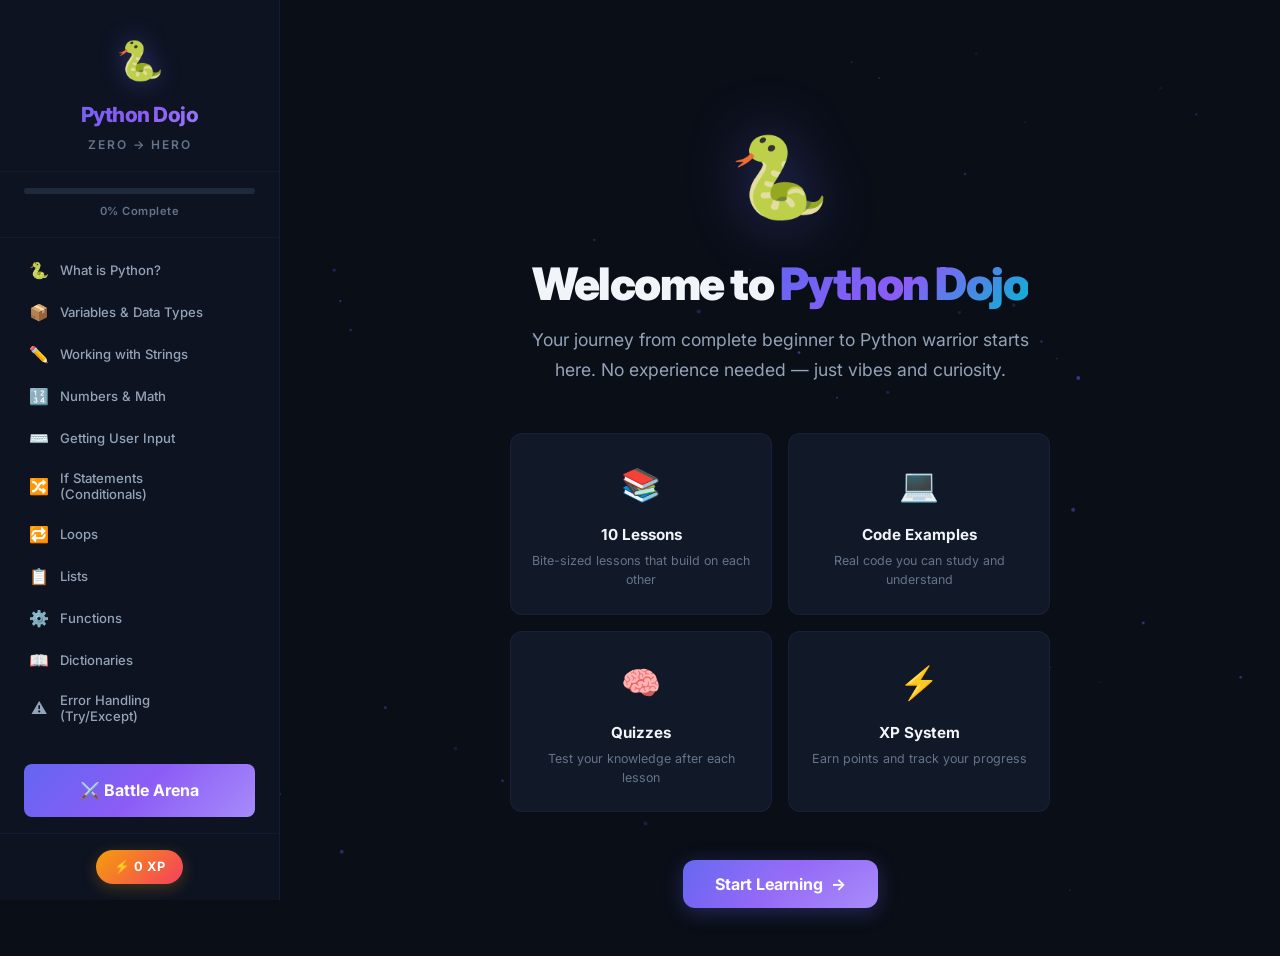
==== index.html @ 97d63fed "Add files via upload" ====
<!DOCTYPE html>
<html lang="en">
<head>
  <meta charset="UTF-8" />
  <meta name="viewport" content="width=device-width, initial-scale=1.0" />
  <title>Python Dojo 🐍 — Learn Python from Scratch</title>
  <meta name="description" content="An interactive, beginner-friendly Python tutorial. Learn Python step by step with code examples and quizzes." />
  <link href="https://fonts.googleapis.com/css2?family=Inter:wght@400;500;600;700;800;900&family=JetBrains+Mono:wght@400;500;600;700&display=swap" rel="stylesheet" />
  <link rel="stylesheet" href="style.css" />
</head>
<body>
  <!-- Particle canvas background -->
  <canvas id="particles"></canvas>

  <!-- Sidebar Navigation -->
  <nav id="sidebar">
    <div class="sidebar-header">
      <span class="logo">🐍</span>
      <h1>Python Dojo</h1>
      <p class="tagline">Zero → Hero</p>
    </div>
    <div class="progress-bar-container">
      <div class="progress-bar" id="globalProgress">
        <div class="progress-fill" style="width: 0%"></div>
      </div>
      <span class="progress-text" id="progressText">0% Complete</span>
    </div>
    <ul id="lessonNav"></ul>
    <div style="margin: 1rem 1.5rem; text-align: center;">
      <a href="battle.html" class="btn-primary" style="display: block; text-decoration: none; padding: 0.8rem; border-radius: 8px;">
        ⚔️ Battle Arena
      </a>
    </div>
    <div class="sidebar-footer">
      <div class="xp-badge" id="xpBadge">⚡ 0 XP</div>
    </div>
  </nav>

  <!-- Main Content -->
  <main id="mainContent">
    <!-- Landing / Welcome Screen -->
    <section id="welcomeScreen" class="screen active">
      <div class="welcome-container">
        <div class="welcome-icon">🐍</div>
        <h1 class="welcome-title">Welcome to <span class="gradient-text">Python Dojo</span></h1>
        <p class="welcome-subtitle">Your journey from complete beginner to Python warrior starts here. No experience needed — just vibes and curiosity.</p>
        <div class="feature-cards">
          <div class="feature-card">
            <span class="feature-icon">📚</span>
            <h3>10 Lessons</h3>
            <p>Bite-sized lessons that build on each other</p>
          </div>
          <div class="feature-card">
            <span class="feature-icon">💻</span>
            <h3>Code Examples</h3>
            <p>Real code you can study and understand</p>
          </div>
          <div class="feature-card">
            <span class="feature-icon">🧠</span>
            <h3>Quizzes</h3>
            <p>Test your knowledge after each lesson</p>
          </div>
          <div class="feature-card">
            <span class="feature-icon">⚡</span>
            <h3>XP System</h3>
            <p>Earn points and track your progress</p>
          </div>
        </div>
        <button class="btn-primary btn-glow" onclick="startLearning()">
          Start Learning
          <span class="btn-arrow">→</span>
        </button>
      </div>
    </section>

    <!-- Lesson Screen -->
    <section id="lessonScreen" class="screen">
      <div class="lesson-container">
        <div class="lesson-header">
          <span class="lesson-badge" id="lessonBadge">Lesson 1</span>
          <h2 class="lesson-title" id="lessonTitle"></h2>
          <p class="lesson-desc" id="lessonDesc"></p>
        </div>

        <div class="lesson-body" id="lessonBody"></div>

        <div class="lesson-nav-buttons">
          <button class="btn-secondary" id="prevBtn" onclick="prevLesson()">← Previous</button>
          <button class="btn-primary" id="nextBtn" onclick="nextLesson()">
            Next Lesson →
          </button>
        </div>
      </div>
    </section>

    <!-- Quiz Screen -->
    <section id="quizScreen" class="screen">
      <div class="quiz-container">
        <div class="quiz-header">
          <span class="quiz-icon">🧠</span>
          <h2 class="quiz-title" id="quizTitle">Quiz Time!</h2>
          <p class="quiz-subtitle" id="quizSubtitle"></p>
        </div>
        <div id="quizBody"></div>
        <div class="quiz-actions">
          <button class="btn-primary btn-glow" id="submitQuiz" onclick="submitQuiz()">Submit Answers</button>
        </div>
        <div id="quizResults" class="quiz-results hidden"></div>
        <div class="quiz-nav hidden" id="quizNav">
          <button class="btn-primary" onclick="continueAfterQuiz()">Continue →</button>
        </div>
      </div>
    </section>

    <!-- Completion Screen -->
    <section id="completionScreen" class="screen">
      <div class="completion-container">
        <div class="completion-icon">🏆</div>
        <h1 class="welcome-title">You Did It, <span class="gradient-text">Champion!</span></h1>
        <p class="welcome-subtitle">You've completed all 10 lessons of the Python Dojo. You now know the fundamentals of Python programming!</p>
        <div class="completion-stats" id="completionStats"></div>
        <div class="completion-next">
          <h3>What's Next?</h3>
          <ul>
            <li>🔨 Build small projects (calculator, to-do list, guessing game)</li>
            <li>📖 Explore libraries like <code>requests</code>, <code>flask</code>, <code>pygame</code></li>
            <li>🌐 Try coding challenges on <strong>LeetCode</strong> or <strong>HackerRank</strong></li>
            <li>🤖 Get into automation, web scraping, or AI/ML</li>
          </ul>
        </div>
        <button class="btn-secondary" onclick="restartCourse()">🔄 Restart Course</button>
      </div>
    </section>
  </main>

  <script src="lessons.js"></script>
  <script src="app.js"></script>
</body>
</html>
---- style.css ----
/* =========================================
   Python Dojo — Global Styles
   ========================================= */

:root {
  /* Core palette */
  --bg-dark: #0a0e17;
  --bg-card: #111827;
  --bg-card-hover: #1a2332;
  --bg-sidebar: #0d1321;
  --surface: #1e293b;
  --surface-hover: #273548;

  /* Accent colors */
  --accent-primary: #6366f1;
  --accent-secondary: #8b5cf6;
  --accent-green: #10b981;
  --accent-amber: #f59e0b;
  --accent-rose: #f43f5e;
  --accent-cyan: #06b6d4;

  /* Gradient */
  --gradient-primary: linear-gradient(135deg, #6366f1, #8b5cf6, #a78bfa);
  --gradient-glow: linear-gradient(135deg, #6366f1 0%, #8b5cf6 50%, #06b6d4 100%);
  --gradient-warm: linear-gradient(135deg, #f59e0b, #f43f5e);

  /* Text */
  --text-primary: #f1f5f9;
  --text-secondary: #94a3b8;
  --text-muted: #64748b;

  /* Code */
  --code-bg: #0f172a;
  --code-border: #1e293b;
  --code-keyword: #c084fc;
  --code-string: #34d399;
  --code-number: #fbbf24;
  --code-comment: #64748b;
  --code-function: #60a5fa;
  --code-builtin: #f472b6;

  /* Sizing */
  --sidebar-width: 280px;
  --radius-sm: 8px;
  --radius-md: 12px;
  --radius-lg: 16px;
  --radius-xl: 24px;
}

/* =========================================
   Reset & Base
   ========================================= */

*, *::before, *::after {
  box-sizing: border-box;
  margin: 0;
  padding: 0;
}

html {
  scroll-behavior: smooth;
}

body {
  font-family: 'Inter', -apple-system, BlinkMacSystemFont, sans-serif;
  background: var(--bg-dark);
  color: var(--text-primary);
  min-height: 100vh;
  overflow-x: hidden;
  line-height: 1.7;
}

/* =========================================
   Particle Canvas
   ========================================= */

#particles {
  position: fixed;
  top: 0;
  left: 0;
  width: 100%;
  height: 100%;
  z-index: 0;
  pointer-events: none;
}

/* =========================================
   Scrollbar
   ========================================= */

::-webkit-scrollbar {
  width: 6px;
}

::-webkit-scrollbar-track {
  background: var(--bg-dark);
}

::-webkit-scrollbar-thumb {
  background: var(--surface);
  border-radius: 3px;
}

::-webkit-scrollbar-thumb:hover {
  background: var(--surface-hover);
}

/* =========================================
   Sidebar
   ========================================= */

#sidebar {
  position: fixed;
  top: 0;
  left: 0;
  width: var(--sidebar-width);
  height: 100vh;
  background: var(--bg-sidebar);
  border-right: 1px solid rgba(99, 102, 241, 0.1);
  display: flex;
  flex-direction: column;
  z-index: 100;
  overflow-y: auto;
  transition: transform 0.3s ease;
}

.sidebar-header {
  padding: 28px 24px 16px;
  text-align: center;
  border-bottom: 1px solid rgba(99, 102, 241, 0.08);
}

.sidebar-header .logo {
  font-size: 2.4rem;
  display: block;
  margin-bottom: 4px;
  filter: drop-shadow(0 0 12px rgba(99, 102, 241, 0.4));
}

.sidebar-header h1 {
  font-size: 1.3rem;
  font-weight: 800;
  background: var(--gradient-primary);
  -webkit-background-clip: text;
  -webkit-text-fill-color: transparent;
  background-clip: text;
  letter-spacing: -0.5px;
}

.sidebar-header .tagline {
  font-size: 0.75rem;
  color: var(--text-muted);
  margin-top: 2px;
  text-transform: uppercase;
  letter-spacing: 2px;
  font-weight: 600;
}

/* Progress */
.progress-bar-container {
  padding: 16px 24px;
  border-bottom: 1px solid rgba(99, 102, 241, 0.08);
}

.progress-bar {
  height: 6px;
  background: var(--surface);
  border-radius: 3px;
  overflow: hidden;
}

.progress-fill {
  height: 100%;
  background: var(--gradient-glow);
  border-radius: 3px;
  transition: width 0.6s cubic-bezier(0.22, 1, 0.36, 1);
  position: relative;
}

.progress-fill::after {
  content: '';
  position: absolute;
  top: 0;
  left: 0;
  right: 0;
  bottom: 0;
  background: linear-gradient(90deg, transparent, rgba(255,255,255,0.2), transparent);
  animation: shimmer 2s infinite;
}

@keyframes shimmer {
  0% { transform: translateX(-100%); }
  100% { transform: translateX(100%); }
}

.progress-text {
  display: block;
  font-size: 0.7rem;
  color: var(--text-muted);
  margin-top: 8px;
  text-align: center;
  font-weight: 600;
  letter-spacing: 0.5px;
}

/* Nav items */
#lessonNav {
  list-style: none;
  padding: 12px 12px;
  flex: 1;
  overflow-y: auto;
}

#lessonNav li {
  margin-bottom: 2px;
}

#lessonNav li button {
  width: 100%;
  text-align: left;
  background: transparent;
  border: none;
  color: var(--text-secondary);
  padding: 10px 16px;
  border-radius: var(--radius-sm);
  cursor: pointer;
  font-size: 0.82rem;
  font-family: 'Inter', sans-serif;
  font-weight: 500;
  transition: all 0.2s ease;
  display: flex;
  align-items: center;
  gap: 10px;
  position: relative;
}

#lessonNav li button:hover {
  background: rgba(99, 102, 241, 0.08);
  color: var(--text-primary);
}

#lessonNav li button.active {
  background: rgba(99, 102, 241, 0.15);
  color: var(--accent-primary);
  font-weight: 600;
}

#lessonNav li button.active::before {
  content: '';
  position: absolute;
  left: 0;
  top: 50%;
  transform: translateY(-50%);
  width: 3px;
  height: 60%;
  background: var(--accent-primary);
  border-radius: 0 3px 3px 0;
}

#lessonNav li button .nav-icon {
  font-size: 1rem;
  min-width: 22px;
  text-align: center;
}

#lessonNav li button .nav-check {
  margin-left: auto;
  font-size: 0.8rem;
  opacity: 0;
  transition: opacity 0.3s;
}

#lessonNav li button.completed .nav-check {
  opacity: 1;
}

#lessonNav li button.completed {
  color: var(--accent-green);
}

/* Sidebar footer */
.sidebar-footer {
  padding: 16px 24px;
  border-top: 1px solid rgba(99, 102, 241, 0.08);
  text-align: center;
}

.xp-badge {
  display: inline-block;
  background: var(--gradient-warm);
  color: white;
  padding: 6px 18px;
  border-radius: 50px;
  font-size: 0.8rem;
  font-weight: 700;
  letter-spacing: 0.5px;
  box-shadow: 0 4px 15px rgba(245, 158, 11, 0.25);
  transition: transform 0.3s ease, box-shadow 0.3s ease;
}

.xp-badge:hover {
  transform: scale(1.05);
  box-shadow: 0 6px 20px rgba(245, 158, 11, 0.35);
}

/* =========================================
   Main Content Area
   ========================================= */

#mainContent {
  margin-left: var(--sidebar-width);
  min-height: 100vh;
  position: relative;
  z-index: 1;
}

.screen {
  display: none;
  padding: 48px 56px;
  max-width: 860px;
  margin: 0 auto;
  animation: fadeInUp 0.5s ease;
}

.screen.active {
  display: block;
}

@keyframes fadeInUp {
  from {
    opacity: 0;
    transform: translateY(20px);
  }
  to {
    opacity: 1;
    transform: translateY(0);
  }
}

/* =========================================
   Welcome Screen
   ========================================= */

.welcome-container {
  text-align: center;
  padding-top: 60px;
}

.welcome-icon {
  font-size: 5rem;
  margin-bottom: 16px;
  filter: drop-shadow(0 0 30px rgba(99, 102, 241, 0.4));
  animation: float 3s ease-in-out infinite;
}

@keyframes float {
  0%, 100% { transform: translateY(0); }
  50% { transform: translateY(-12px); }
}

.welcome-title {
  font-size: 2.8rem;
  font-weight: 900;
  letter-spacing: -1.5px;
  line-height: 1.1;
  margin-bottom: 16px;
}

.gradient-text {
  background: var(--gradient-glow);
  -webkit-background-clip: text;
  -webkit-text-fill-color: transparent;
  background-clip: text;
}

.welcome-subtitle {
  font-size: 1.1rem;
  color: var(--text-secondary);
  max-width: 520px;
  margin: 0 auto 48px;
  line-height: 1.7;
}

/* Feature cards */
.feature-cards {
  display: grid;
  grid-template-columns: repeat(2, 1fr);
  gap: 16px;
  margin-bottom: 48px;
  max-width: 540px;
  margin-left: auto;
  margin-right: auto;
  margin-bottom: 48px;
}

.feature-card {
  background: var(--bg-card);
  border: 1px solid rgba(99, 102, 241, 0.1);
  border-radius: var(--radius-md);
  padding: 24px 20px;
  text-align: center;
  transition: all 0.3s ease;
  cursor: default;
}

.feature-card:hover {
  border-color: rgba(99, 102, 241, 0.3);
  transform: translateY(-4px);
  box-shadow: 0 12px 40px rgba(99, 102, 241, 0.1);
}

.feature-icon {
  font-size: 2rem;
  display: block;
  margin-bottom: 10px;
}

.feature-card h3 {
  font-size: 0.95rem;
  font-weight: 700;
  margin-bottom: 4px;
}

.feature-card p {
  font-size: 0.78rem;
  color: var(--text-muted);
  line-height: 1.5;
}

/* =========================================
   Buttons
   ========================================= */

.btn-primary {
  background: var(--gradient-primary);
  color: white;
  border: none;
  padding: 14px 32px;
  border-radius: var(--radius-md);
  font-size: 1rem;
  font-weight: 700;
  font-family: 'Inter', sans-serif;
  cursor: pointer;
  transition: all 0.3s ease;
  display: inline-flex;
  align-items: center;
  gap: 8px;
  position: relative;
  overflow: hidden;
}

.btn-primary:hover {
  transform: translateY(-2px);
  box-shadow: 0 8px 30px rgba(99, 102, 241, 0.35);
}

.btn-primary:active {
  transform: translateY(0);
}

.btn-glow {
  box-shadow: 0 4px 20px rgba(99, 102, 241, 0.3);
}

.btn-glow::before {
  content: '';
  position: absolute;
  top: -50%;
  left: -50%;
  width: 200%;
  height: 200%;
  background: radial-gradient(circle, rgba(255,255,255,0.1) 0%, transparent 60%);
  animation: btnGlow 3s ease-in-out infinite;
}

@keyframes btnGlow {
  0%, 100% { transform: scale(0.8); opacity: 0; }
  50% { transform: scale(1); opacity: 1; }
}

.btn-arrow {
  transition: transform 0.3s ease;
}

.btn-primary:hover .btn-arrow {
  transform: translateX(4px);
}

.btn-secondary {
  background: var(--surface);
  color: var(--text-primary);
  border: 1px solid rgba(99, 102, 241, 0.15);
  padding: 12px 28px;
  border-radius: var(--radius-md);
  font-size: 0.95rem;
  font-weight: 600;
  font-family: 'Inter', sans-serif;
  cursor: pointer;
  transition: all 0.3s ease;
}

.btn-secondary:hover {
  background: var(--surface-hover);
  border-color: rgba(99, 102, 241, 0.3);
  transform: translateY(-1px);
}

/* =========================================
   Lesson Screen
   ========================================= */

.lesson-container {
  padding-top: 20px;
}

.lesson-header {
  margin-bottom: 36px;
}

.lesson-badge {
  display: inline-block;
  background: rgba(99, 102, 241, 0.15);
  color: var(--accent-primary);
  padding: 4px 14px;
  border-radius: 50px;
  font-size: 0.75rem;
  font-weight: 700;
  text-transform: uppercase;
  letter-spacing: 1px;
  margin-bottom: 12px;
}

.lesson-title {
  font-size: 2rem;
  font-weight: 800;
  letter-spacing: -0.8px;
  margin-bottom: 8px;
  line-height: 1.2;
}

.lesson-desc {
  color: var(--text-secondary);
  font-size: 1rem;
  line-height: 1.6;
}

/* Lesson Body Content */
.lesson-body {
  margin-bottom: 48px;
}

.lesson-body h3 {
  font-size: 1.25rem;
  font-weight: 700;
  margin-top: 36px;
  margin-bottom: 14px;
  color: var(--text-primary);
  display: flex;
  align-items: center;
  gap: 8px;
}

.lesson-body p {
  color: var(--text-secondary);
  font-size: 0.95rem;
  margin-bottom: 16px;
  line-height: 1.8;
}

.lesson-body ul, .lesson-body ol {
  color: var(--text-secondary);
  font-size: 0.95rem;
  margin-bottom: 16px;
  padding-left: 24px;
  line-height: 1.8;
}

.lesson-body li {
  margin-bottom: 6px;
}

.lesson-body strong {
  color: var(--text-primary);
  font-weight: 600;
}

.lesson-body code {
  font-family: 'JetBrains Mono', monospace;
  background: rgba(99, 102, 241, 0.1);
  color: var(--accent-secondary);
  padding: 2px 8px;
  border-radius: 4px;
  font-size: 0.85em;
}

/* Code Blocks */
.code-block {
  background: var(--code-bg);
  border: 1px solid var(--code-border);
  border-radius: var(--radius-md);
  margin: 20px 0;
  overflow: hidden;
  position: relative;
  transition: border-color 0.3s ease;
}

.code-block:hover {
  border-color: rgba(99, 102, 241, 0.25);
}

.code-header {
  display: flex;
  align-items: center;
  justify-content: space-between;
  padding: 10px 16px;
  background: rgba(30, 41, 59, 0.5);
  border-bottom: 1px solid var(--code-border);
}

.code-dots {
  display: flex;
  gap: 6px;
}

.code-dots span {
  width: 10px;
  height: 10px;
  border-radius: 50%;
  display: block;
}

.code-dots span:nth-child(1) { background: #f43f5e; }
.code-dots span:nth-child(2) { background: #f59e0b; }
.code-dots span:nth-child(3) { background: #10b981; }

.code-label {
  font-size: 0.72rem;
  color: var(--text-muted);
  font-family: 'JetBrains Mono', monospace;
  font-weight: 500;
}

.code-body {
  padding: 20px;
  overflow-x: auto;
}

.code-body pre {
  font-family: 'JetBrains Mono', monospace;
  font-size: 0.85rem;
  line-height: 1.7;
  color: var(--text-primary);
  white-space: pre;
}

/* Syntax highlighting classes */
.kw { color: var(--code-keyword); font-weight: 600; }
.str { color: var(--code-string); }
.num { color: var(--code-number); }
.cmt { color: var(--code-comment); font-style: italic; }
.fn { color: var(--code-function); }
.bi { color: var(--code-builtin); }
.op { color: #94a3b8; }

/* Callout boxes */
.callout {
  border-radius: var(--radius-md);
  padding: 18px 22px;
  margin: 20px 0;
  display: flex;
  gap: 14px;
  align-items: flex-start;
}

.callout-icon {
  font-size: 1.3rem;
  min-width: 28px;
  text-align: center;
  margin-top: 1px;
}

.callout-body {
  font-size: 0.9rem;
  line-height: 1.7;
  color: var(--text-secondary);
}

.callout-body strong {
  color: var(--text-primary);
}

.callout.tip {
  background: rgba(16, 185, 129, 0.08);
  border: 1px solid rgba(16, 185, 129, 0.2);
}

.callout.info {
  background: rgba(6, 182, 212, 0.08);
  border: 1px solid rgba(6, 182, 212, 0.2);
}

.callout.warning {
  background: rgba(245, 158, 11, 0.08);
  border: 1px solid rgba(245, 158, 11, 0.2);
}

/* Output block */
.output-block {
  background: rgba(16, 185, 129, 0.06);
  border: 1px solid rgba(16, 185, 129, 0.15);
  border-radius: var(--radius-md);
  padding: 14px 20px;
  margin: 12px 0 20px;
}

.output-label {
  font-size: 0.7rem;
  color: var(--accent-green);
  text-transform: uppercase;
  letter-spacing: 1.5px;
  font-weight: 700;
  margin-bottom: 6px;
  font-family: 'JetBrains Mono', monospace;
}

.output-body {
  font-family: 'JetBrains Mono', monospace;
  font-size: 0.85rem;
  color: var(--accent-green);
  white-space: pre;
  line-height: 1.6;
}

/* Lesson nav buttons */
.lesson-nav-buttons {
  display: flex;
  justify-content: space-between;
  padding-top: 32px;
  border-top: 1px solid rgba(99, 102, 241, 0.08);
}

/* =========================================
   Quiz Screen
   ========================================= */

.quiz-container {
  padding-top: 20px;
  max-width: 700px;
  margin: 0 auto;
}

.quiz-header {
  text-align: center;
  margin-bottom: 40px;
}

.quiz-icon {
  font-size: 3rem;
  display: block;
  margin-bottom: 12px;
  animation: float 3s ease-in-out infinite;
}

.quiz-title {
  font-size: 1.8rem;
  font-weight: 800;
  margin-bottom: 8px;
}

.quiz-subtitle {
  color: var(--text-secondary);
  font-size: 0.95rem;
}

.quiz-question {
  background: var(--bg-card);
  border: 1px solid rgba(99, 102, 241, 0.1);
  border-radius: var(--radius-md);
  padding: 24px;
  margin-bottom: 20px;
  transition: border-color 0.3s ease;
}

.quiz-question:hover {
  border-color: rgba(99, 102, 241, 0.2);
}

.quiz-question h4 {
  font-size: 0.95rem;
  font-weight: 600;
  margin-bottom: 16px;
  line-height: 1.5;
  display: flex;
  gap: 8px;
}

.quiz-question h4 .q-num {
  color: var(--accent-primary);
  font-weight: 700;
}

.quiz-options {
  display: flex;
  flex-direction: column;
  gap: 8px;
}

.quiz-option {
  display: flex;
  align-items: center;
  gap: 12px;
  padding: 12px 16px;
  border-radius: var(--radius-sm);
  background: var(--surface);
  cursor: pointer;
  transition: all 0.2s ease;
  border: 2px solid transparent;
}

.quiz-option:hover {
  background: var(--surface-hover);
}

.quiz-option.selected {
  background: rgba(99, 102, 241, 0.12);
  border-color: var(--accent-primary);
}

.quiz-option.correct {
  background: rgba(16, 185, 129, 0.12);
  border-color: var(--accent-green);
}

.quiz-option.wrong {
  background: rgba(244, 63, 94, 0.12);
  border-color: var(--accent-rose);
}

.quiz-option input[type="radio"] {
  appearance: none;
  width: 18px;
  height: 18px;
  border: 2px solid var(--text-muted);
  border-radius: 50%;
  transition: all 0.2s ease;
  flex-shrink: 0;
  position: relative;
}

.quiz-option.selected input[type="radio"] {
  border-color: var(--accent-primary);
  background: var(--accent-primary);
}

.quiz-option.selected input[type="radio"]::after {
  content: '';
  position: absolute;
  top: 50%;
  left: 50%;
  transform: translate(-50%, -50%);
  width: 6px;
  height: 6px;
  background: white;
  border-radius: 50%;
}

.quiz-option label {
  font-size: 0.88rem;
  color: var(--text-secondary);
  cursor: pointer;
  flex: 1;
  font-family: 'JetBrains Mono', monospace;
  line-height: 1.5;
}

.quiz-actions {
  text-align: center;
  margin-top: 32px;
}

.quiz-results {
  text-align: center;
  margin-top: 32px;
  padding: 32px;
  background: var(--bg-card);
  border-radius: var(--radius-lg);
  border: 1px solid rgba(99, 102, 241, 0.15);
}

.quiz-results h3 {
  font-size: 1.5rem;
  margin-bottom: 8px;
  font-weight: 800;
}

.quiz-results p {
  color: var(--text-secondary);
  font-size: 0.95rem;
}

.quiz-results .score-big {
  font-size: 3rem;
  font-weight: 900;
  background: var(--gradient-glow);
  -webkit-background-clip: text;
  -webkit-text-fill-color: transparent;
  background-clip: text;
  margin: 16px 0;
}

.quiz-nav {
  text-align: center;
  margin-top: 24px;
}

.hidden {
  display: none !important;
}

/* XP Popup */
.xp-popup {
  position: fixed;
  top: 50%;
  left: 50%;
  transform: translate(-50%, -50%) scale(0.8);
  background: var(--bg-card);
  border: 2px solid rgba(245, 158, 11, 0.3);
  border-radius: var(--radius-xl);
  padding: 48px 64px;
  text-align: center;
  z-index: 1000;
  opacity: 0;
  pointer-events: none;
  transition: all 0.4s cubic-bezier(0.22, 1, 0.36, 1);
  box-shadow: 0 25px 80px rgba(0,0,0,0.5);
}

.xp-popup.show {
  opacity: 1;
  transform: translate(-50%, -50%) scale(1);
  pointer-events: auto;
}

.xp-popup .xp-amount {
  font-size: 3.5rem;
  font-weight: 900;
  background: var(--gradient-warm);
  -webkit-background-clip: text;
  -webkit-text-fill-color: transparent;
  background-clip: text;
}

.xp-popup .xp-label {
  font-size: 0.85rem;
  color: var(--text-muted);
  margin-top: 4px;
  letter-spacing: 2px;
  text-transform: uppercase;
  font-weight: 600;
}

/* Overlay */
.overlay {
  position: fixed;
  top: 0;
  left: 0;
  width: 100%;
  height: 100%;
  background: rgba(0, 0, 0, 0.6);
  z-index: 999;
  opacity: 0;
  pointer-events: none;
  transition: opacity 0.3s ease;
  backdrop-filter: blur(4px);
}

.overlay.show {
  opacity: 1;
  pointer-events: auto;
}

/* =========================================
   Completion Screen
   ========================================= */

.completion-container {
  text-align: center;
  padding-top: 60px;
}

.completion-icon {
  font-size: 5rem;
  margin-bottom: 16px;
  animation: float 3s ease-in-out infinite;
  filter: drop-shadow(0 0 30px rgba(245, 158, 11, 0.4));
}

.completion-stats {
  display: flex;
  justify-content: center;
  gap: 32px;
  margin: 40px 0;
  flex-wrap: wrap;
}

.stat-card {
  background: var(--bg-card);
  border: 1px solid rgba(99, 102, 241, 0.1);
  border-radius: var(--radius-md);
  padding: 24px 32px;
  text-align: center;
  min-width: 140px;
}

.stat-card .stat-value {
  font-size: 2rem;
  font-weight: 900;
  background: var(--gradient-glow);
  -webkit-background-clip: text;
  -webkit-text-fill-color: transparent;
  background-clip: text;
}

.stat-card .stat-label {
  font-size: 0.75rem;
  color: var(--text-muted);
  text-transform: uppercase;
  letter-spacing: 1px;
  font-weight: 600;
  margin-top: 4px;
}

.completion-next {
  margin: 48px auto;
  max-width: 460px;
  text-align: left;
  background: var(--bg-card);
  border: 1px solid rgba(99, 102, 241, 0.1);
  border-radius: var(--radius-lg);
  padding: 28px 32px;
}

.completion-next h3 {
  font-size: 1.1rem;
  font-weight: 700;
  margin-bottom: 16px;
}

.completion-next ul {
  list-style: none;
  padding: 0;
}

.completion-next li {
  padding: 8px 0;
  color: var(--text-secondary);
  font-size: 0.9rem;
  line-height: 1.6;
}

.completion-next code {
  font-family: 'JetBrains Mono', monospace;
  background: rgba(99, 102, 241, 0.1);
  color: var(--accent-secondary);
  padding: 2px 8px;
  border-radius: 4px;
  font-size: 0.82em;
}

/* =========================================
   Responsive
   ========================================= */

@media (max-width: 900px) {
  #sidebar {
    transform: translateX(-100%);
  }

  #sidebar.open {
    transform: translateX(0);
  }

  #mainContent {
    margin-left: 0;
  }

  .screen {
    padding: 32px 24px;
  }

  .welcome-title {
    font-size: 2rem;
  }

  .feature-cards {
    grid-template-columns: 1fr;
  }

  .lesson-title {
    font-size: 1.5rem;
  }
}

/* =========================================
   Animations
   ========================================= */

@keyframes pulse {
  0%, 100% { opacity: 1; }
  50% { opacity: 0.5; }
}

@keyframes slideIn {
  from { transform: translateX(-10px); opacity: 0; }
  to { transform: translateX(0); opacity: 1; }
}

.animate-in {
  animation: slideIn 0.3s ease forwards;
}

/* Mobile nav toggle */
.nav-toggle {
  display: none;
  position: fixed;
  top: 16px;
  left: 16px;
  z-index: 200;
  background: var(--bg-card);
  border: 1px solid rgba(99, 102, 241, 0.2);
  color: var(--text-primary);
  width: 44px;
  height: 44px;
  border-radius: var(--radius-sm);
  font-size: 1.3rem;
  cursor: pointer;
  align-items: center;
  justify-content: center;
}

@media (max-width: 900px) {
  .nav-toggle {
    display: flex;
  }
}
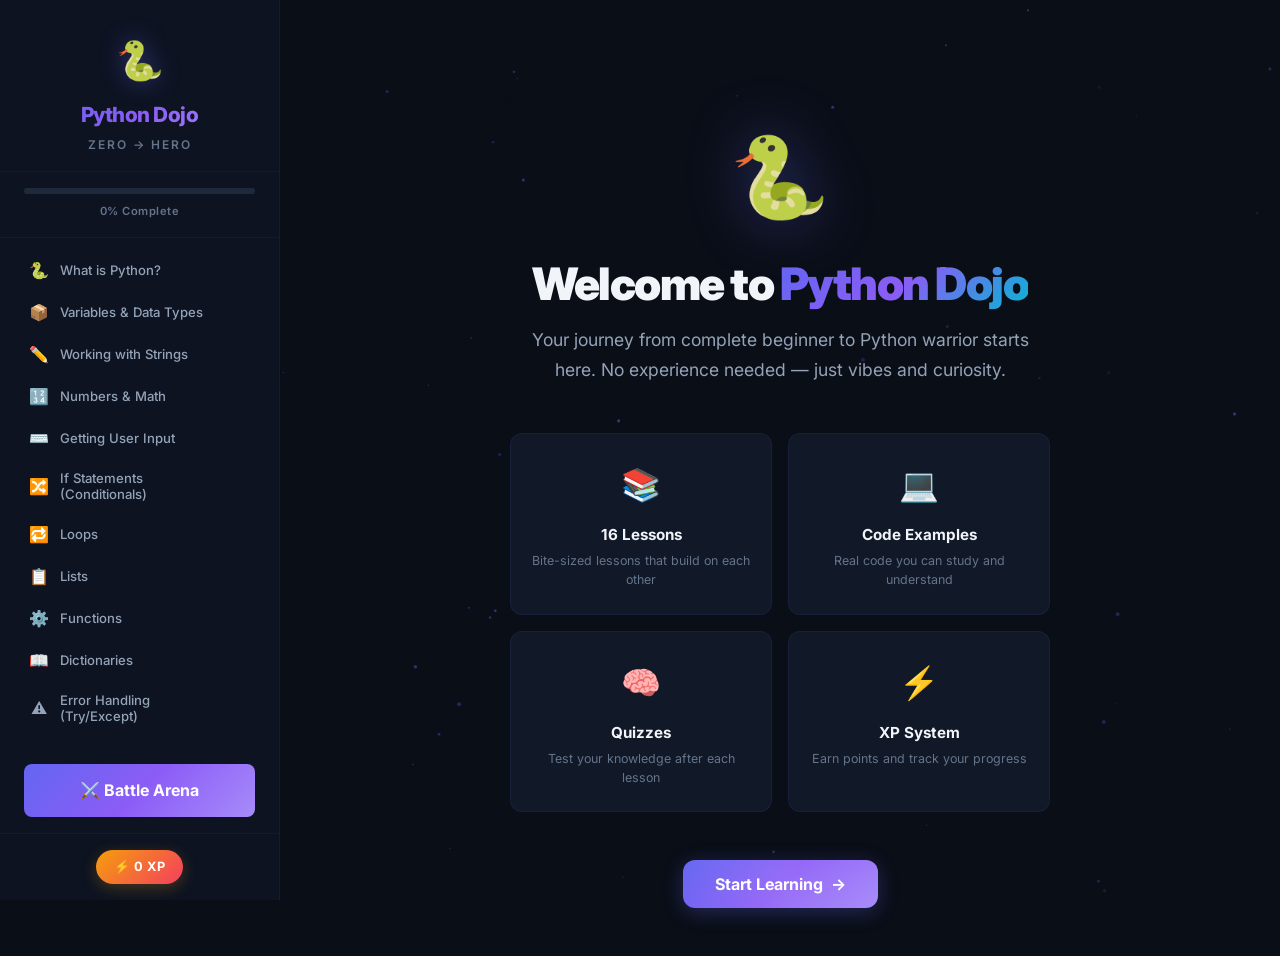
==== commit 841a1f75: "Update lesson count and completion message in index.html" ====
--- a/index.html
+++ b/index.html
@@ -13,6 +13,7 @@
   <canvas id="particles"></canvas>
 
   <!-- Sidebar Navigation -->
+  <button class="nav-toggle" id="navToggle" aria-label="Open menu">☰</button>
   <nav id="sidebar">
     <div class="sidebar-header">
       <span class="logo">🐍</span>
@@ -35,6 +36,7 @@
       <div class="xp-badge" id="xpBadge">⚡ 0 XP</div>
     </div>
   </nav>
+  <div class="sidebar-backdrop" id="sidebarBackdrop"></div>
 
   <!-- Main Content -->
   <main id="mainContent">
@@ -47,7 +49,7 @@
         <div class="feature-cards">
           <div class="feature-card">
             <span class="feature-icon">📚</span>
-            <h3>10 Lessons</h3>
+            <h3>16 Lessons</h3>
             <p>Bite-sized lessons that build on each other</p>
           </div>
           <div class="feature-card">
@@ -117,7 +119,7 @@
       <div class="completion-container">
         <div class="completion-icon">🏆</div>
         <h1 class="welcome-title">You Did It, <span class="gradient-text">Champion!</span></h1>
-        <p class="welcome-subtitle">You've completed all 10 lessons of the Python Dojo. You now know the fundamentals of Python programming!</p>
+        <p class="welcome-subtitle">You've completed all lessons of the Python Dojo. You now know the fundamentals of Python programming!</p>
         <div class="completion-stats" id="completionStats"></div>
         <div class="completion-next">
           <h3>What's Next?</h3>
